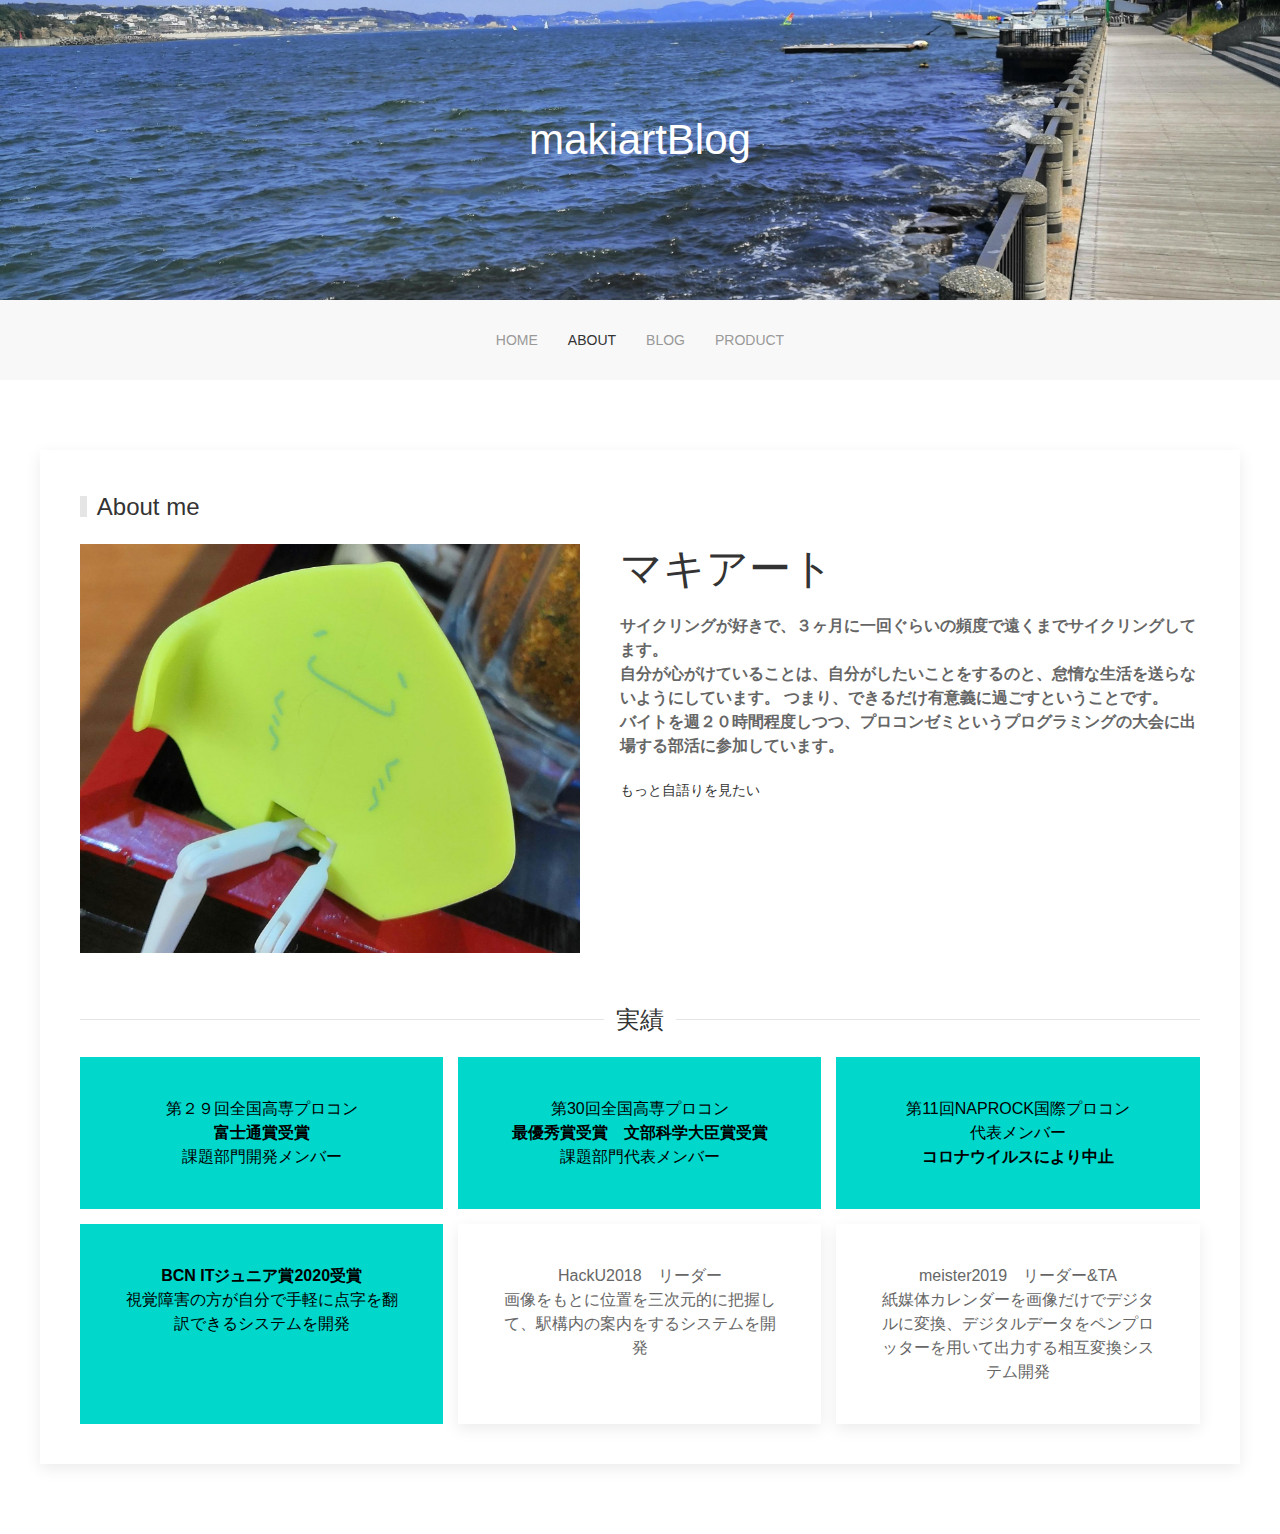
==== about.html @ fc995734 "add about page" ====
<!DOCTYPE html>
<html lang="en">
<head>
    <title>makiart blog</title>
    <meta name="description" content="とある高専生のブログ　プログラミング、旅、ガジェット..." />
    <meta property="og:title" content="マキアートのブログ">
    <meta property="og:description" content="とある高専生のブログ　プログラミング、旅、ガジェット...">
    <meta property="og:type" content="website">
    <meta property="og:url" content="https://blog.makiart.dev/">
    <meta name="twitter:card" content="summary" />
    <meta name="og:image" content="https://blog.makiart.dev/static/img/blogicon.png">
    <meta name="twitter:site" content="@maki_maki_art" />
    <meta name="twitter:player" content="@maki_maki_art" />
    <meta charset="utf-8">
    <meta name="viewport" content="width=device-width, initial-scale=1">
    <link rel="stylesheet" href="static/css/uikit.min.css"/>
    <link rel="stylesheet" href="static/css/mycolor.css">
    <link rel="icon" href="static/img/blogicon.ico">
    <script src="static/js/uikit.min.js"></script>
    <script src="static/js/uikit-icons.min.js"></script>
</head>
<body>
<div class="uk-height-medium uk-flex uk-flex-center uk-flex-middle uk-background-cover uk-light" data-src="static/img/background.jpg" height="300px" uk-img>
    <h1>makiartBlog</h1>
</div>
<div class="uk-navbar-container">
    <div class="uk-container">
        <nav class="uk-navbar">
            <div class="uk-navbar-center">
                <ul class="uk-navbar-nav">
                    <li class="uk-button-text"><a href="index.html">home</a></li>
                    <li class="uk-active"><a class="uk-button-text" href="about.html">about</a></li>
                    <li><a class="uk-button-text" href="#">blog</a></li>
                    <li><a class="uk-button-text" href="#">product</a></li>
                </ul>
            </div>
        </nav>
    </div>
</div>
<div class="uk-section">
    <div class="uk-container">
        <div class="uk-child-width-1-1" uk-grid>
            <div>
                <div class="uk-card uk-card-default uk-margin">
                    <div class="uk-width-1-1">
                        <div class="uk-card-body">
                            <div class="uk-position-relative">
                                <h3 class="uk-heading-bullet">About me</h3>
                            </div>
                            <div class="uk-panel">
                                <img class="uk-align-center uk-align-left@s" width="500px" height="500px" src="static/img/icon.jpg" alt="" uk-img>
                                <article class="uk-article">

                                    <h1 class="uk-article-title">マキアート</h1>

                                    <p class="uk-text-bold">サイクリングが好きで、３ヶ月に一回ぐらいの頻度で遠くまでサイクリングしてます。<br>
                                                            自分が心がけていることは、自分がしたいことをするのと、怠惰な生活を送らないようにしています。
                                                            つまり、できるだけ有意義に過ごすということです。<br>
                                                            バイトを週２０時間程度しつつ、プロコンゼミというプログラミングの大会に出場する部活に参加しています。
                                                            </p>
                                    <a class="uk-button uk-button-text" type="button" uk-toggle="target: #toggle">もっと自語りを見たい</a>
                                    <p id="toggle" aria-hidden="true" hidden>
                                        小さい頃は工作が大好きで、そんなこともあってか高専を知ったときこの学校は自分がしたいことを学べると思い当時並の学力しか無かったのですが、
                                        意欲的勉強した結果合格することができました。また、高専に入学したことは今後の人生の中でも一番のターニングポイントだと思います(良い意味で)
                                        もし高専に入らないで普通高校に入っていたら絶対にプログラミングなんて本格的にやらなかっただろうし、大きな大会に出たり、利用者にヒアリングとか、
                                        製品の展示会に出展したりする体験はできなかっただろうと思っています。</p>
                                </article>
                            </div>
                            <div class="uk-heading-line uk-margin-top uk-text-center">
                                <h3>実績</h3>
                            </div>
                            <div class="uk-child-width-1-3@s uk-grid-small uk-grid-match" uk-grid>
                                <div>
                                    <div class="uk-card cyan6 uk-card-body uk-text-center">
                                        <p class="">第２９回全国高専プロコン<br><b>富士通賞受賞</b><br>課題部門開発メンバー</p>
                                    </div>
                                </div>
                                <div>
                                    <div class="uk-card cyan6 uk-card-body uk-text-center">
                                        <p class="">第30回全国高専プロコン<br><b>最優秀賞受賞　文部科学大臣賞受賞</b><br>課題部門代表メンバー</p>
                                    </div>
                                </div>
                                <div>
                                    <div class="uk-card cyan6 uk-card-body uk-text-center">
                                        <p class="">第11回NAPROCK国際プロコン<br>代表メンバー<br><b>コロナウイルスにより中止</b></p>
                                    </div>
                                </div>
                                <div>
                                    <div class="uk-card cyan6 uk-card-body uk-text-center">
                                        <p class=""><b>BCN ITジュニア賞2020受賞</b><br>視覚障害の方が自分で手軽に点字を翻訳できるシステムを開発</p>
                                    </div>
                                </div>
                                <div>
                                    <div class="uk-card uk-card-default uk-card-body uk-text-center">
                                        <p class="">HackU2018　リーダー<br>画像をもとに位置を三次元的に把握して、駅構内の案内をするシステムを開発</p>
                                    </div>
                                </div>
                                <div>
                                    <div class="uk-card uk-card-default uk-card-body uk-text-center">
                                        <p class="">meister2019　リーダー&TA<br>紙媒体カレンダーを画像だけでデジタルに変換、デジタルデータをペンプロッターを用いて出力する相互変換システム開発</p>
                                    </div>
                                </div>
                            </div>
                        </div>
                    </div>
                </div>
            </div>
        </div>
    </div>
</div>
</body>
</html>
---- static/css/mycolor.css ----
.cyan1 {
    background: #011f17;
}

.cyan2 {
    background: #01362b;
}

.cyan3 {
    background: #015b4f;
}

.cyan4 {
    background: #018579;
}

.cyan5 {
    background: #01a99d;
}

.cyan6 {
    background: #01d7cb;
}

.cyan7 {
    background: #01fff3;
}

.cyan4, .cyan5, .cyan6, .cyan7 {
    color: black;
}

.black1 {
    background: #252525;
}

.black2 {
    background: #414141;
}

.black1, .black2 {
    color: azure;
}
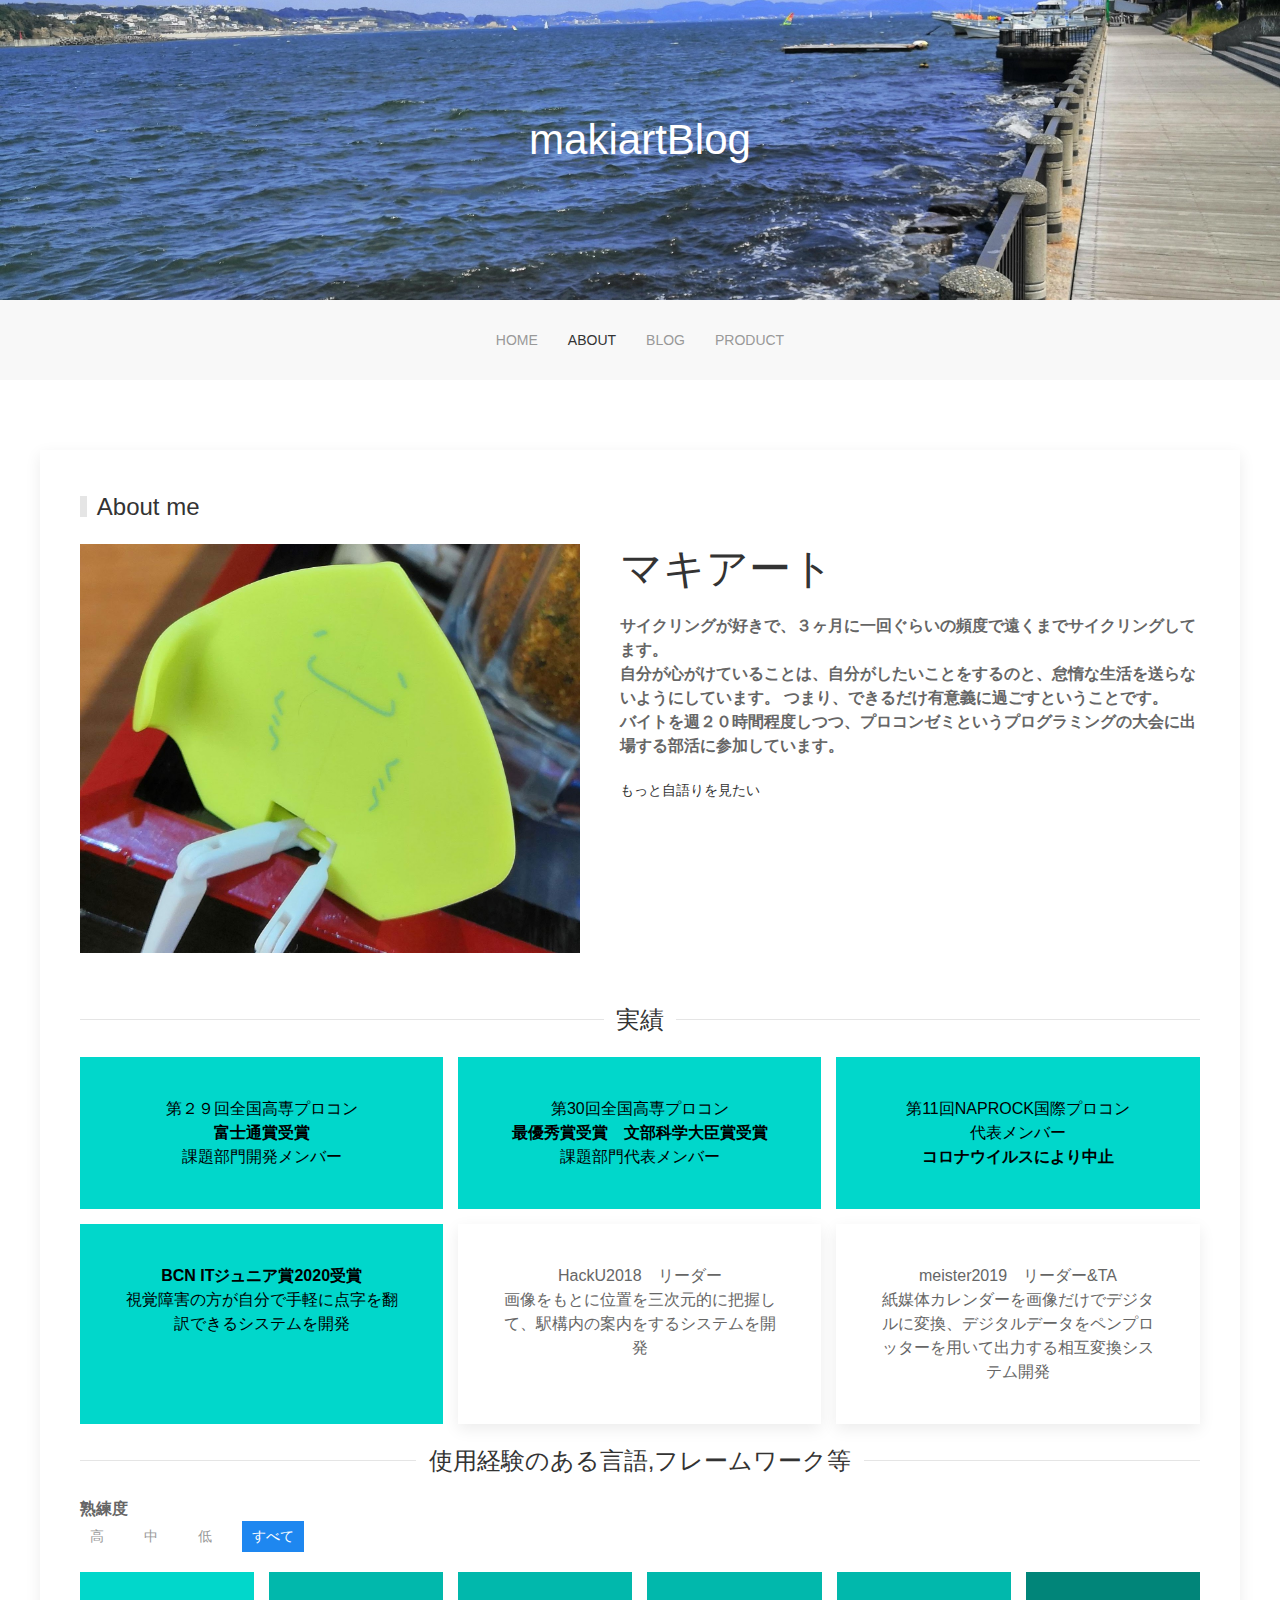
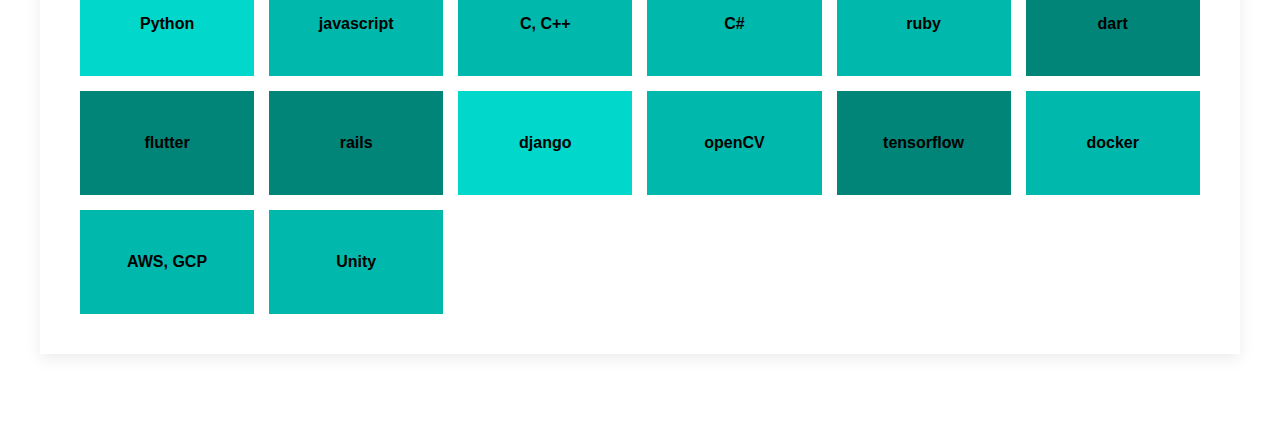
==== commit b616bb1f: "add skils and sort" ====
--- a/about.html
+++ b/about.html
@@ -1,7 +1,7 @@
 <!DOCTYPE html>
 <html lang="en">
 <head>
-    <title>makiart blog</title>
+    <title>makiart blog - about</title>
     <meta name="description" content="とある高専生のブログ　プログラミング、旅、ガジェット..." />
     <meta property="og:title" content="マキアートのブログ">
     <meta property="og:description" content="とある高専生のブログ　プログラミング、旅、ガジェット...">
@@ -101,6 +101,94 @@
                                     </div>
                                 </div>
                             </div>
+                            <div class="uk-heading-line uk-margin-top uk-text-center">
+                                <h3>使用経験のある言語,フレームワーク等</h3>
+                            </div>
+                            <div uk-filter="target: .level-filter">
+                                <div class="uk-position-relative uk-margin-small">
+                                    <span class="uk-text-bold">熟練度</span>
+                                    <div class="">
+                                        <ul class="uk-subnav uk-subnav-pill">
+                                            <li uk-filter-control=".lev6"><a href="#">高</a></li>
+                                            <li uk-filter-control=".lev5"><a href="#">中</a></li>
+                                            <li uk-filter-control=".lev4"><a href="#">低</a></li>
+                                            <li uk-filter-control><a href="#">すべて</a></li>
+                                        </ul>
+                                    </div>
+                                </div>
+                                <ul class="level-filter uk-child-width-1-6@s uk-child-width-1-2 uk-grid-small uk-grid-match" uk-grid>
+                                    <li class="lev6">
+                                        <div class="uk-card cyan6 uk-card-body uk-text-center">
+                                            <p class="uk-text-bold">Python</p>
+                                        </div>
+                                    </li>
+                                    <li class="lev5">
+                                        <div class="uk-card cyan5 uk-card-body uk-text-center">
+                                            <p class="uk-text-bold">javascript</p>
+                                        </div>
+                                    </li>
+                                    <li class="lev5">
+                                        <div class="uk-card cyan5 uk-card-body uk-text-center">
+                                            <p class="uk-text-bold">C, C++</p>
+                                        </div>
+                                    </li>
+                                    <li class="lev5">
+                                        <div class="uk-card cyan5 uk-card-body uk-text-center">
+                                            <p class="uk-text-bold">C#</p>
+                                        </div>
+                                    </li>
+                                    <li class="lev5">
+                                        <div class="uk-card cyan5 uk-card-body uk-text-center">
+                                            <p class="uk-text-bold">ruby</p>
+                                        </div>
+                                    </li>
+                                    <li class="lev4">
+                                        <div class="uk-card cyan4 uk-card-body uk-text-center">
+                                            <p class="uk-text-bold">dart</p>
+                                        </div>
+                                    </li>
+                                    <li class="lev4">
+                                        <div class="uk-card cyan4 uk-card-body uk-text-center">
+                                            <p class="uk-text-bold">flutter</p>
+                                        </div>
+                                    </li>
+                                    <li class="lev4">
+                                        <div class="uk-card cyan4 uk-card-body uk-text-center">
+                                            <p class="uk-text-bold">rails</p>
+                                        </div>
+                                    </li>
+                                    <li class="lev6">
+                                        <div class="uk-card cyan6 uk-card-body uk-text-center">
+                                            <p class="uk-text-bold">django</p>
+                                        </div>
+                                    </li>
+                                    <li class="lev5">
+                                        <div class="uk-card cyan5 uk-card-body uk-text-center">
+                                            <p class="uk-text-bold">openCV</p>
+                                        </div>
+                                    </li>
+                                    <li class="lev4">
+                                        <div class="uk-card cyan4 uk-card-body uk-text-center">
+                                            <p class="uk-text-bold">tensorflow</p>
+                                        </div>
+                                    </li>
+                                    <li class="lev5">
+                                        <div class="uk-card cyan5 uk-card-body uk-text-center">
+                                            <p class="uk-text-bold">docker</p>
+                                        </div>
+                                    </li>
+                                    <li class="lev5">
+                                        <div class="uk-card cyan5 uk-card-body uk-text-center">
+                                            <p class="uk-text-bold">AWS, GCP</p>
+                                        </div>
+                                    </li>
+                                    <li class="lev5">
+                                        <div class="uk-card cyan5 uk-card-body uk-text-center">
+                                            <p class="uk-text-bold">Unity</p>
+                                        </div>
+                                    </li>
+                                </ul>
+                            </div>
                         </div>
                     </div>
                 </div>
--- a/static/css/mycolor.css
+++ b/static/css/mycolor.css
@@ -15,7 +15,7 @@
 }
 
 .cyan5 {
-    background: #01a99d;
+    background: #01b8ac;
 }
 
 .cyan6 {
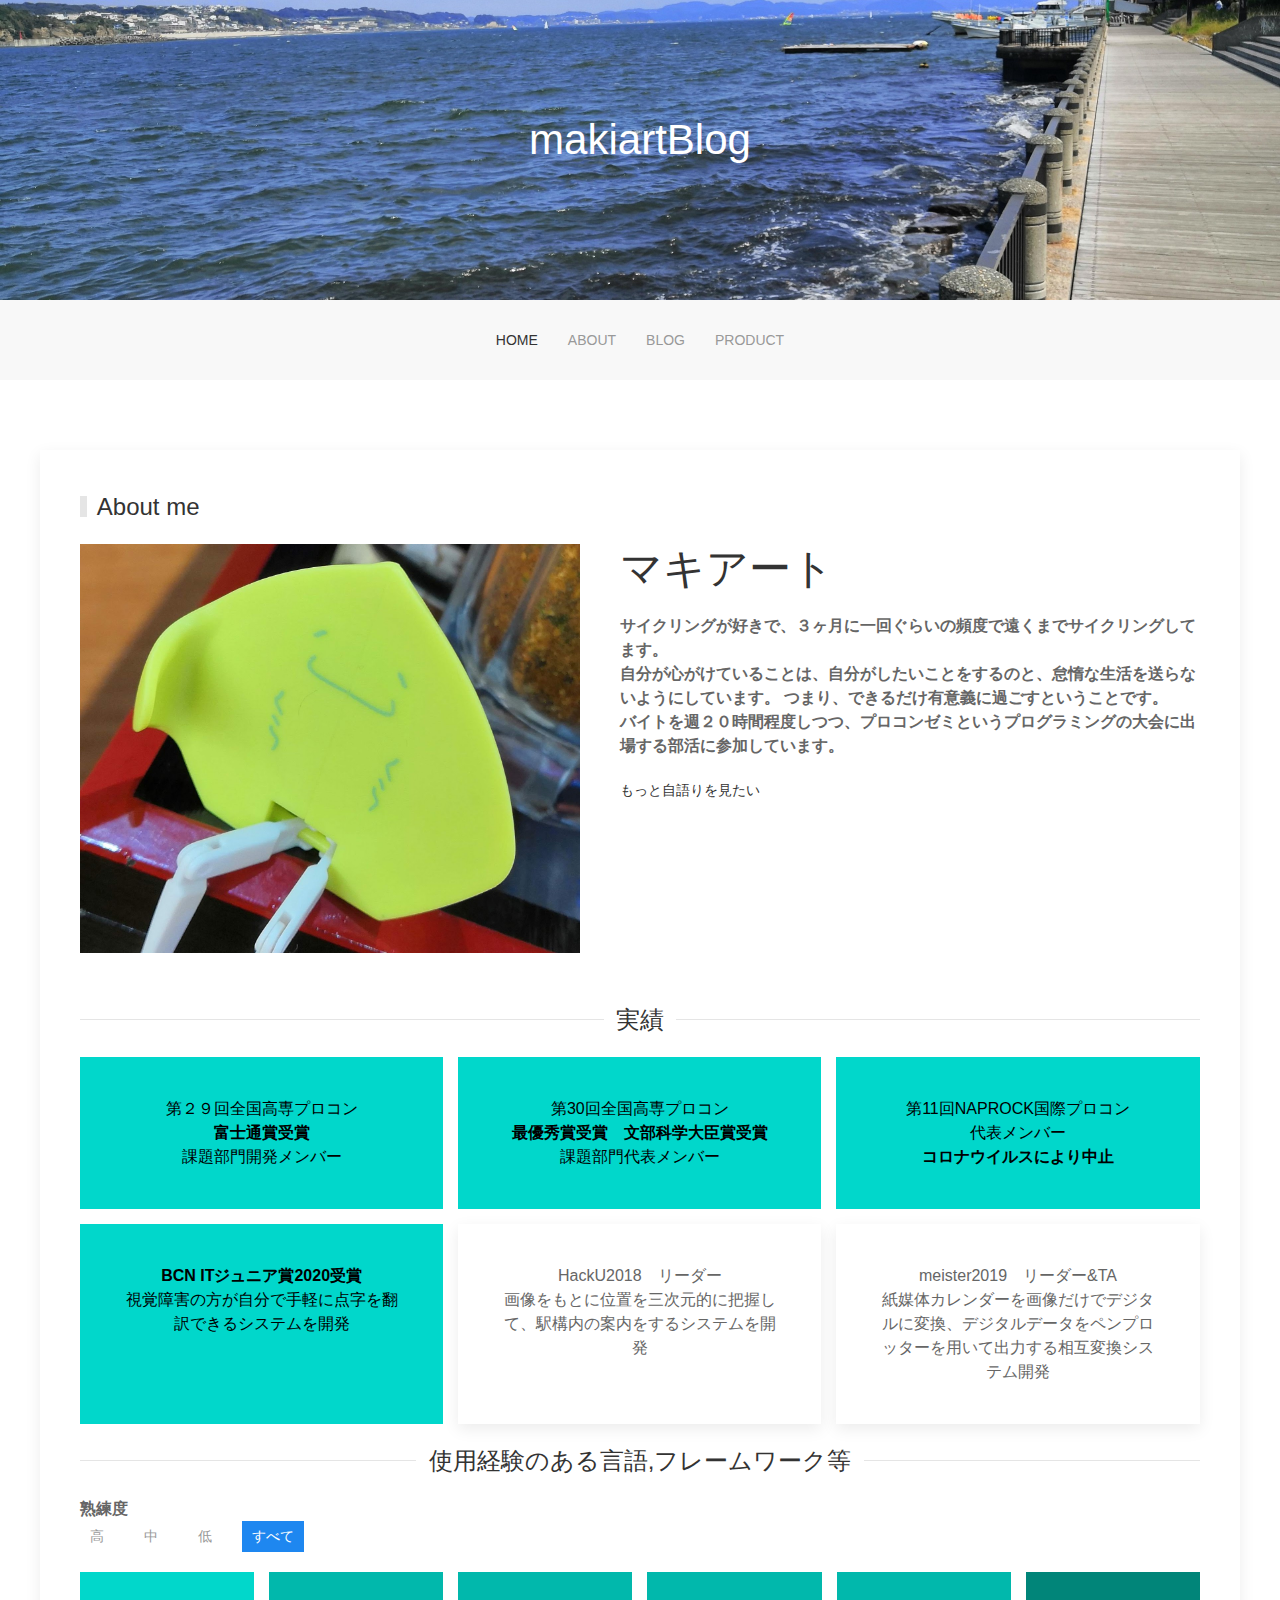
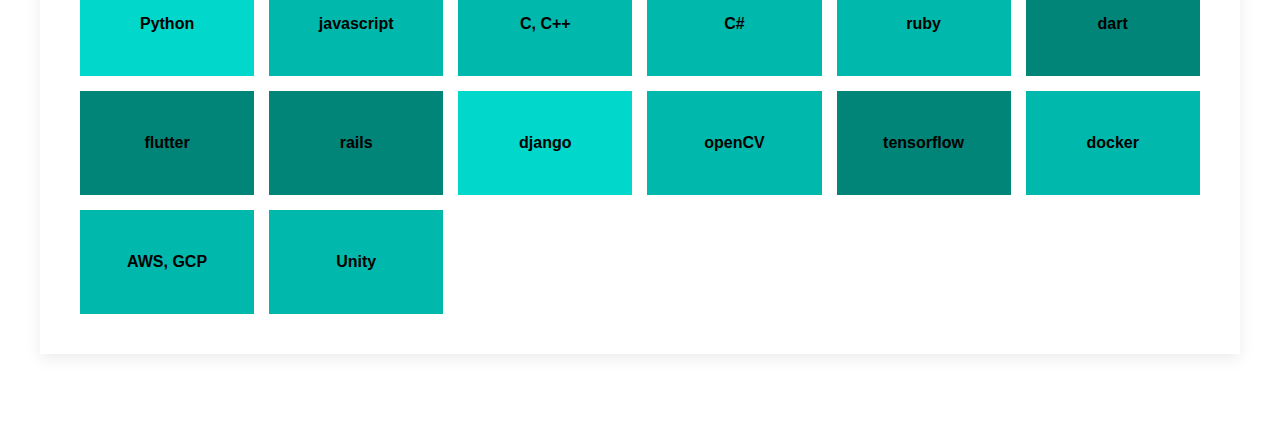
==== commit 5d0e1a30: "hot fix" ====
--- a/about.html
+++ b/about.html
@@ -23,18 +23,20 @@
 <div class="uk-height-medium uk-flex uk-flex-center uk-flex-middle uk-background-cover uk-light" data-src="static/img/background.jpg" height="300px" uk-img>
     <h1>makiartBlog</h1>
 </div>
-<div class="uk-navbar-container">
-    <div class="uk-container">
-        <nav class="uk-navbar">
-            <div class="uk-navbar-center">
-                <ul class="uk-navbar-nav">
-                    <li class="uk-button-text"><a href="index.html">home</a></li>
-                    <li class="uk-active"><a class="uk-button-text" href="about.html">about</a></li>
-                    <li><a class="uk-button-text" href="#">blog</a></li>
-                    <li><a class="uk-button-text" href="#">product</a></li>
-                </ul>
-            </div>
-        </nav>
+<div uk-sticky="sel-target: .uk-navbar-container; cls-active: uk-navbar-sticky">
+    <div class="uk-navbar-container">
+        <div class="uk-container">
+            <nav class="uk-navbar">
+                <div class="uk-navbar-center">
+                    <ul class="uk-navbar-nav">
+                        <li class="uk-active uk-button-text"><a href="/">home</a></li>
+                        <li><a class="uk-button-text" href="about.html">about</a></li>
+                        <li><a class="uk-button-text" href="#">blog</a></li>
+                        <li><a class="uk-button-text" href="#">product</a></li>
+                    </ul>
+                </div>
+            </nav>
+        </div>
     </div>
 </div>
 <div class="uk-section">
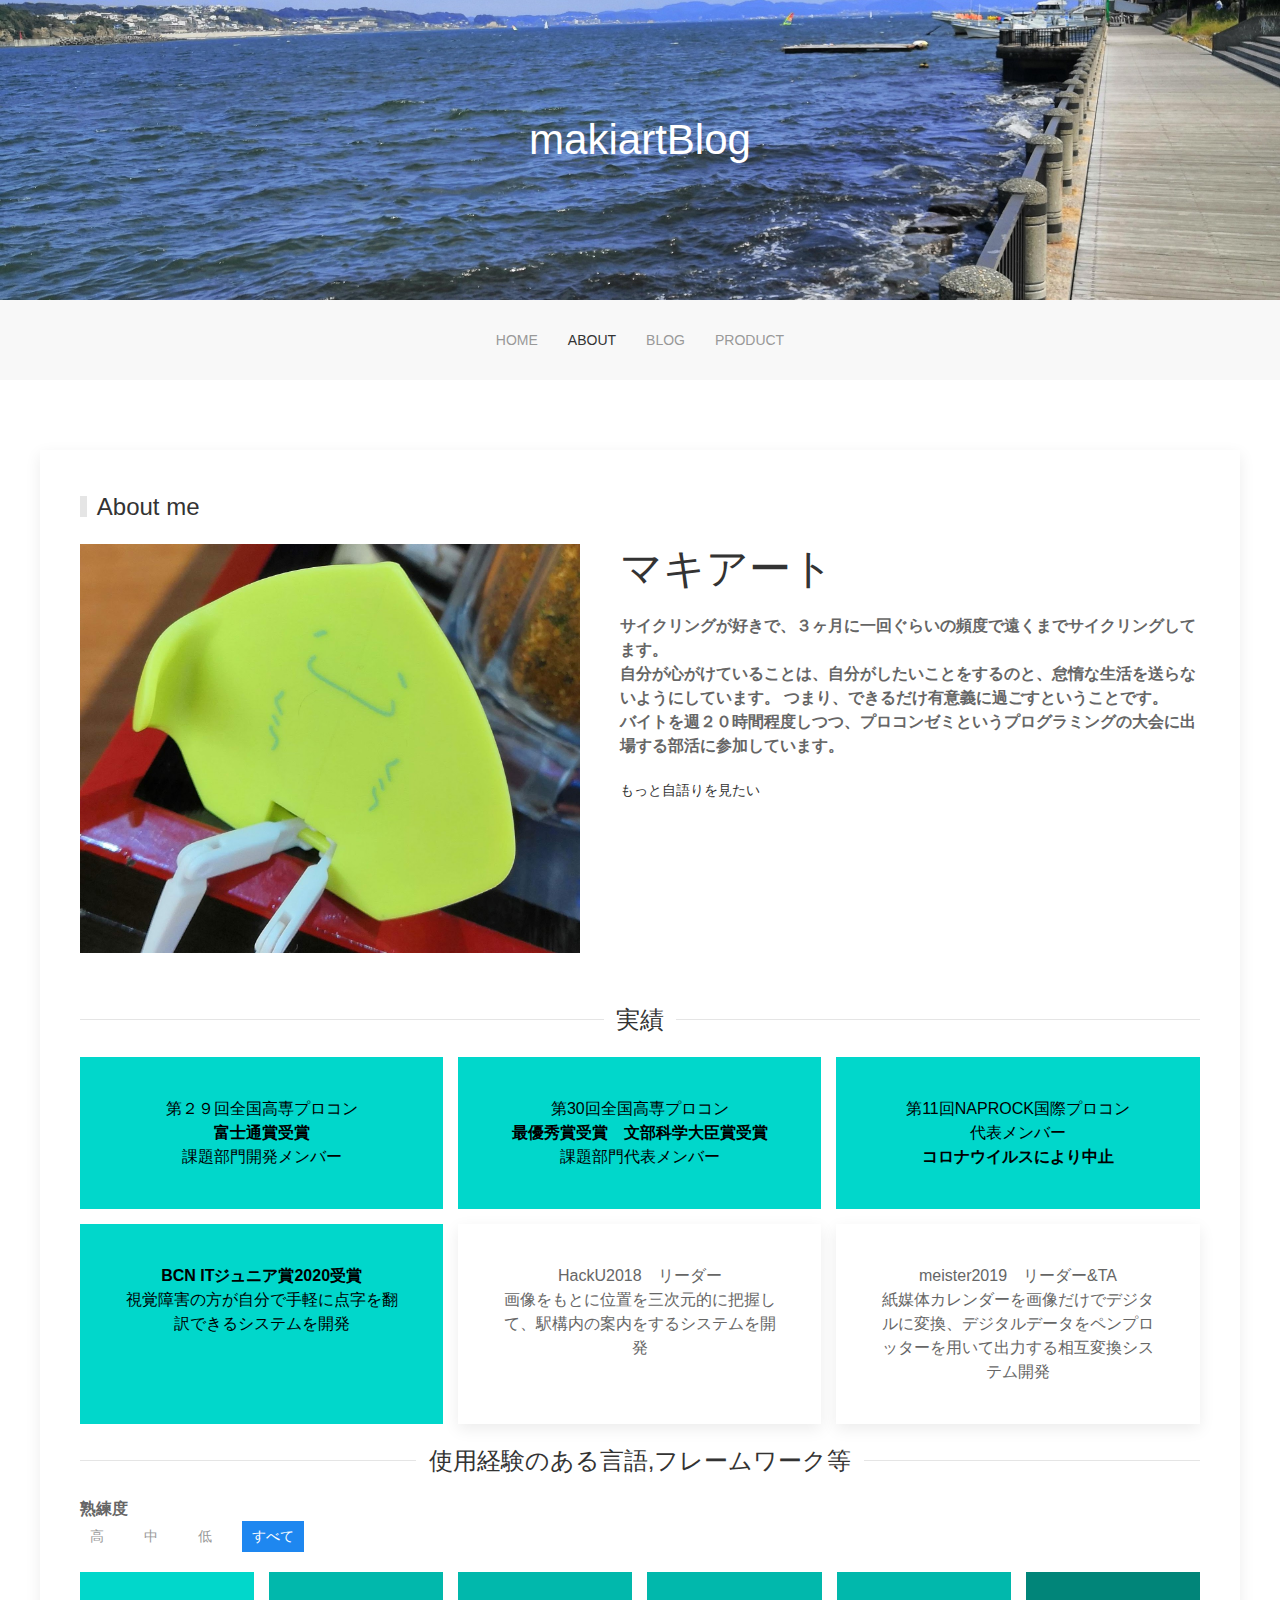
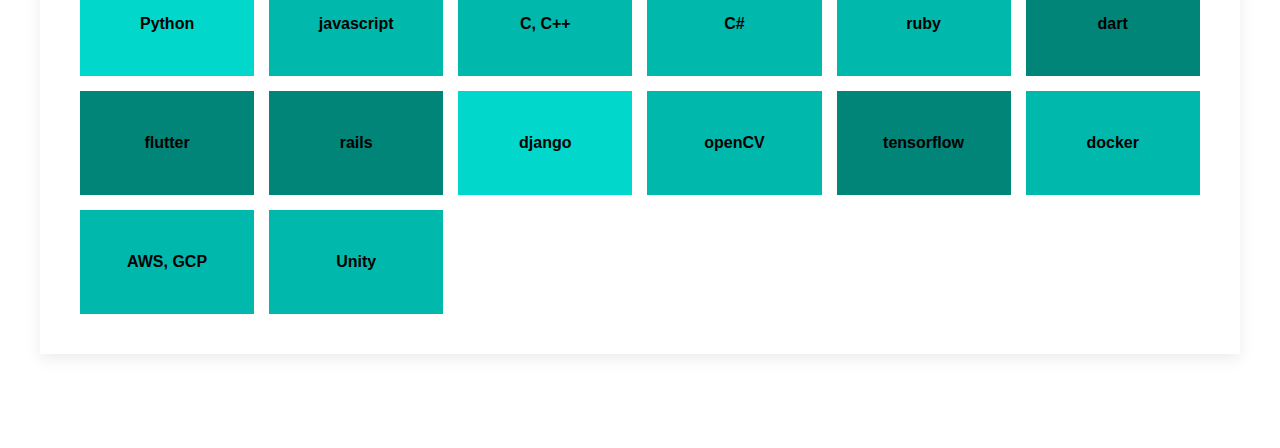
==== commit 0cee1280: "add blog index view" ====
--- a/about.html
+++ b/about.html
@@ -15,6 +15,7 @@
     <meta name="viewport" content="width=device-width, initial-scale=1">
     <link rel="stylesheet" href="static/css/uikit.min.css"/>
     <link rel="stylesheet" href="static/css/mycolor.css">
+    <link rel="stylesheet" href="static/css/phone_ui.css">
     <link rel="icon" href="static/img/blogicon.ico">
     <script src="static/js/uikit.min.js"></script>
     <script src="static/js/uikit-icons.min.js"></script>
@@ -29,8 +30,8 @@
             <nav class="uk-navbar">
                 <div class="uk-navbar-center">
                     <ul class="uk-navbar-nav">
-                        <li class="uk-active uk-button-text"><a href="/">home</a></li>
-                        <li><a class="uk-button-text" href="about.html">about</a></li>
+                        <li class="uk-button-text"><a href="index.html">home</a></li>
+                        <li class="uk-active"><a class="uk-button-text" href="about.html">about</a></li>
                         <li><a class="uk-button-text" href="#">blog</a></li>
                         <li><a class="uk-button-text" href="#">product</a></li>
                     </ul>
@@ -198,5 +199,8 @@
         </div>
     </div>
 </div>
+<div class="float">
+    <a class="" href="#" uk-totop uk-scroll></a>
+</div>
 </body>
 </html>--- a/static/css/phone_ui.css
+++ b/static/css/phone_ui.css
@@ -0,0 +1,21 @@
+.float {
+    opacity: 0;
+}
+
+@media (max-width: 48em) {
+
+    .float {
+        position: fixed;
+        opacity: 1;
+        right: 20px;
+        bottom: 20px;
+        background: rgba(1,169,157,0.67);
+        width: 40px;
+        height: 40px;
+        border-radius: 50%;
+        line-height: 38px;
+        text-align: center;
+        z-index: 1000;
+    }
+
+}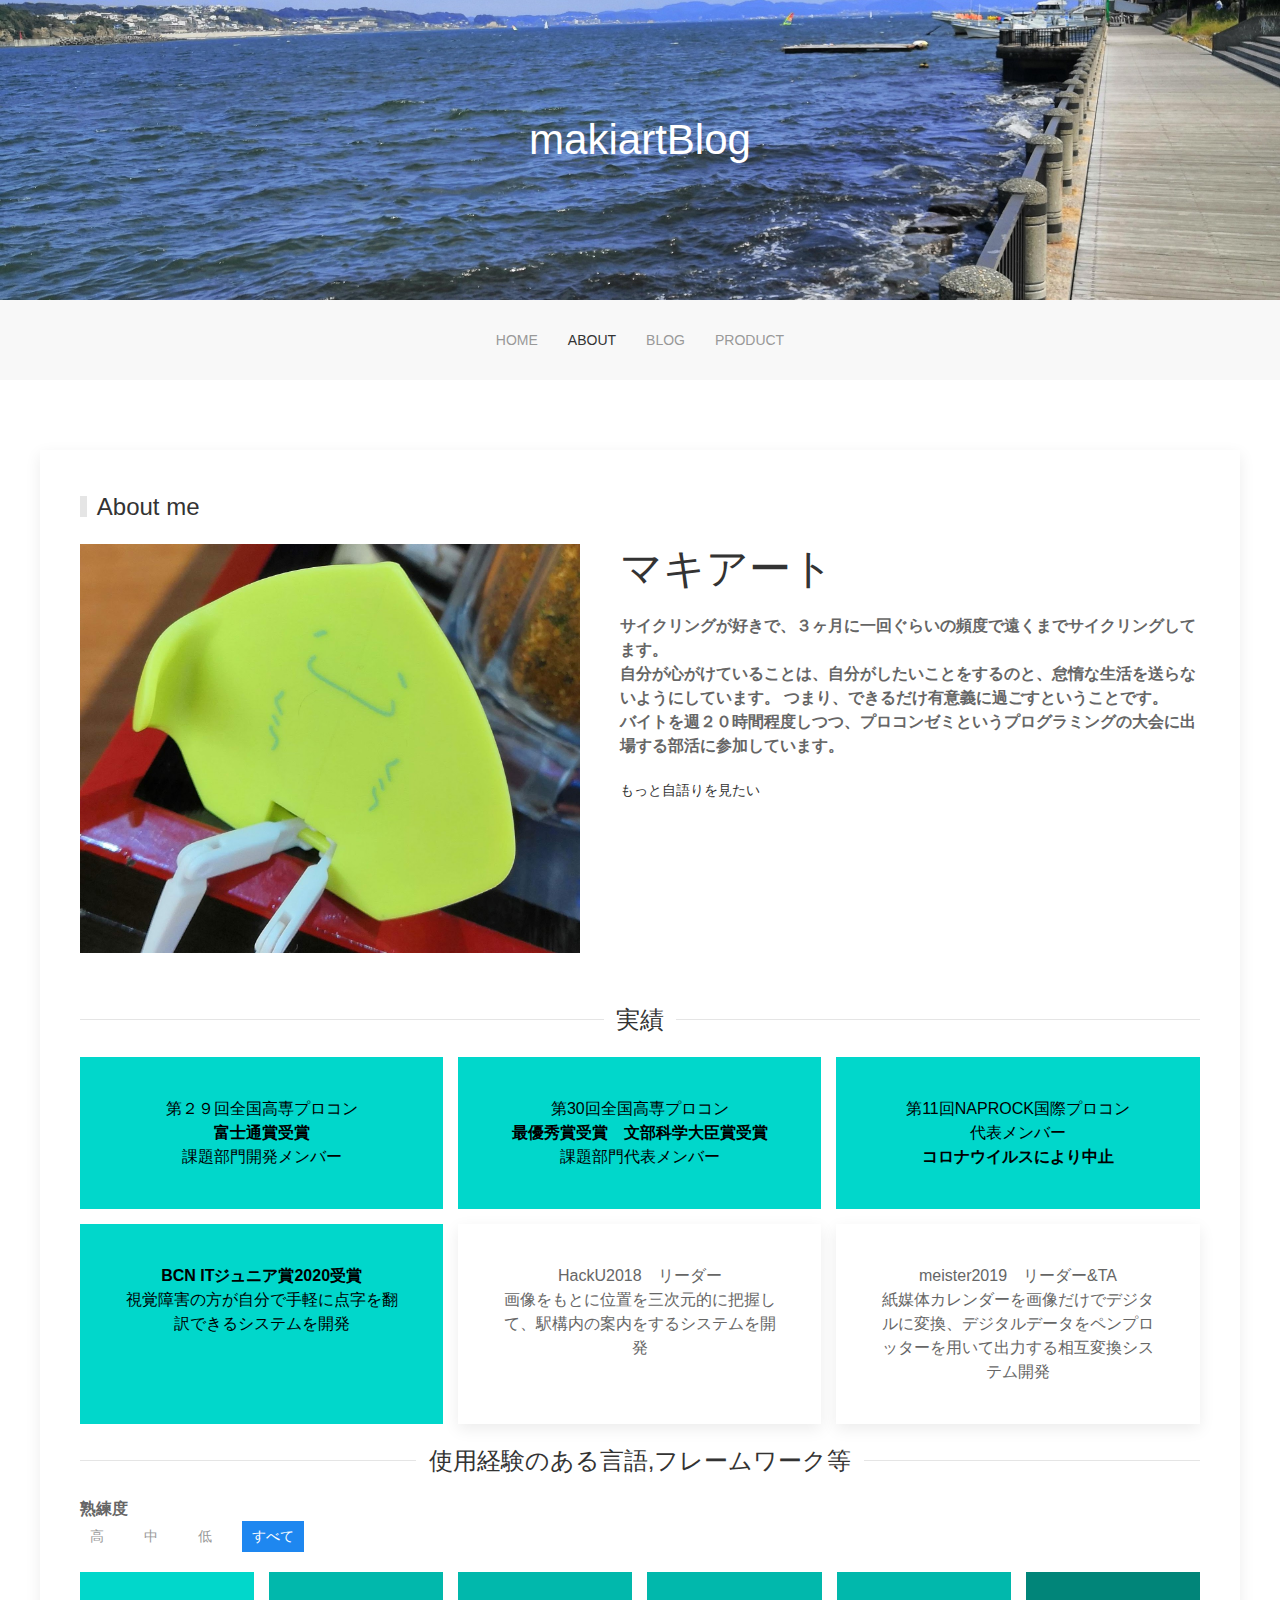
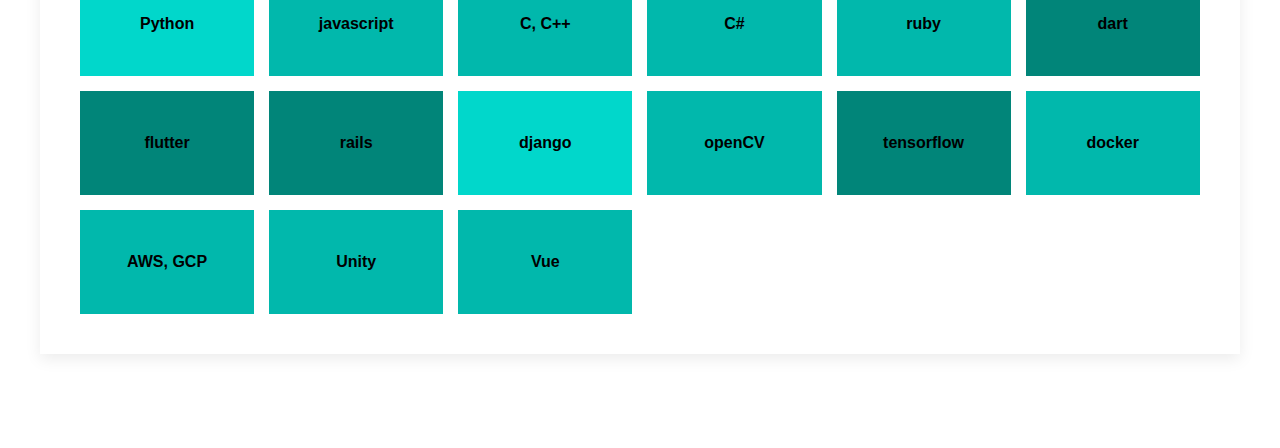
==== commit 7d04d857: "update about skild" ====
--- a/about.html
+++ b/about.html
@@ -2,15 +2,15 @@
 <html lang="en">
 <head>
     <title>makiart blog - about</title>
-    <meta name="description" content="とある高専生のブログ　プログラミング、旅、ガジェット..." />
+    <meta name="description" content="とある高専生のブログ　プログラミング、旅、ガジェット..."/>
     <meta property="og:title" content="マキアートのブログ">
     <meta property="og:description" content="とある高専生のブログ　プログラミング、旅、ガジェット...">
     <meta property="og:type" content="website">
     <meta property="og:url" content="https://blog.makiart.dev/">
-    <meta name="twitter:card" content="summary" />
+    <meta name="twitter:card" content="summary"/>
     <meta name="og:image" content="https://blog.makiart.dev/static/img/blogicon.png">
-    <meta name="twitter:site" content="@maki_maki_art" />
-    <meta name="twitter:player" content="@maki_maki_art" />
+    <meta name="twitter:site" content="@maki_maki_art"/>
+    <meta name="twitter:player" content="@maki_maki_art"/>
     <meta charset="utf-8">
     <meta name="viewport" content="width=device-width, initial-scale=1">
     <link rel="stylesheet" href="static/css/uikit.min.css"/>
@@ -21,18 +21,30 @@
     <script src="static/js/uikit-icons.min.js"></script>
 </head>
 <body>
-<div class="uk-height-medium uk-flex uk-flex-center uk-flex-middle uk-background-cover uk-light" data-src="static/img/background.jpg" height="300px" uk-img>
+<div class="uk-height-medium uk-flex uk-flex-center uk-flex-middle uk-background-cover uk-light"
+     data-src="static/img/background.jpg" height="300px" uk-img>
     <h1>makiartBlog</h1>
 </div>
 <div uk-sticky="sel-target: .uk-navbar-container; cls-active: uk-navbar-sticky">
     <div class="uk-navbar-container">
         <div class="uk-container">
-            <nav class="uk-navbar">
+            <nav class="uk-navbar" uk-navbar>
                 <div class="uk-navbar-center">
                     <ul class="uk-navbar-nav">
                         <li class="uk-button-text"><a href="index.html">home</a></li>
                         <li class="uk-active"><a class="uk-button-text" href="about.html">about</a></li>
-                        <li><a class="uk-button-text" href="#">blog</a></li>
+                        <li>
+                            <a class="uk-button-text" href="#">blog</a>
+                            <div class="uk-navbar-dropdown">
+                                <ul class="uk-nav uk-navbar-dropdown-nav">
+                                    <li class="uk-active"><a href="blog/blog_index.html">カテゴリー</a></li>
+                                    <li class=""><a href="blog/programing/programing_index.html">プログラミング</a></li>
+                                    <li class=""><a href="blog/trip/trip_index.html">サイクリング・旅行</a></li>
+                                    <li class=""><a href="blog/gadget/gadget_index.html">ガジェット</a></li>
+                                    <li class=""><a href="blog/daiary/daiary_index.html">ダイアリー</a></li>
+                                </ul>
+                            </div>
+                        </li>
                         <li><a class="uk-button-text" href="#">product</a></li>
                     </ul>
                 </div>
@@ -51,16 +63,17 @@
                                 <h3 class="uk-heading-bullet">About me</h3>
                             </div>
                             <div class="uk-panel">
-                                <img class="uk-align-center uk-align-left@s" width="500px" height="500px" src="static/img/icon.jpg" alt="" uk-img>
+                                <img class="uk-align-center uk-align-left@s" width="500px" height="500px"
+                                     src="static/img/icon.jpg" alt="" uk-img>
                                 <article class="uk-article">
 
                                     <h1 class="uk-article-title">マキアート</h1>
 
                                     <p class="uk-text-bold">サイクリングが好きで、３ヶ月に一回ぐらいの頻度で遠くまでサイクリングしてます。<br>
-                                                            自分が心がけていることは、自分がしたいことをするのと、怠惰な生活を送らないようにしています。
-                                                            つまり、できるだけ有意義に過ごすということです。<br>
-                                                            バイトを週２０時間程度しつつ、プロコンゼミというプログラミングの大会に出場する部活に参加しています。
-                                                            </p>
+                                        自分が心がけていることは、自分がしたいことをするのと、怠惰な生活を送らないようにしています。
+                                        つまり、できるだけ有意義に過ごすということです。<br>
+                                        バイトを週２０時間程度しつつ、プロコンゼミというプログラミングの大会に出場する部活に参加しています。
+                                    </p>
                                     <a class="uk-button uk-button-text" type="button" uk-toggle="target: #toggle">もっと自語りを見たい</a>
                                     <p id="toggle" aria-hidden="true" hidden>
                                         小さい頃は工作が大好きで、そんなこともあってか高専を知ったときこの学校は自分がしたいことを学べると思い当時並の学力しか無かったのですが、
@@ -100,7 +113,8 @@
                                 </div>
                                 <div>
                                     <div class="uk-card uk-card-default uk-card-body uk-text-center">
-                                        <p class="">meister2019　リーダー&TA<br>紙媒体カレンダーを画像だけでデジタルに変換、デジタルデータをペンプロッターを用いて出力する相互変換システム開発</p>
+                                        <p class="">meister2019　リーダー&TA<br>紙媒体カレンダーを画像だけでデジタルに変換、デジタルデータをペンプロッターを用いて出力する相互変換システム開発
+                                        </p>
                                     </div>
                                 </div>
                             </div>
@@ -119,7 +133,8 @@
                                         </ul>
                                     </div>
                                 </div>
-                                <ul class="level-filter uk-child-width-1-6@s uk-child-width-1-2 uk-grid-small uk-grid-match" uk-grid>
+                                <ul class="level-filter uk-child-width-1-6@s uk-child-width-1-2 uk-grid-small uk-grid-match"
+                                    uk-grid>
                                     <li class="lev6">
                                         <div class="uk-card cyan6 uk-card-body uk-text-center">
                                             <p class="uk-text-bold">Python</p>
@@ -188,6 +203,11 @@
                                     <li class="lev5">
                                         <div class="uk-card cyan5 uk-card-body uk-text-center">
                                             <p class="uk-text-bold">Unity</p>
+                                        </div>
+                                    </li>
+                                    <li class="lev5">
+                                        <div class="uk-card cyan5 uk-card-body uk-text-center">
+                                            <p class="uk-text-bold">Vue</p>
                                         </div>
                                     </li>
                                 </ul>
